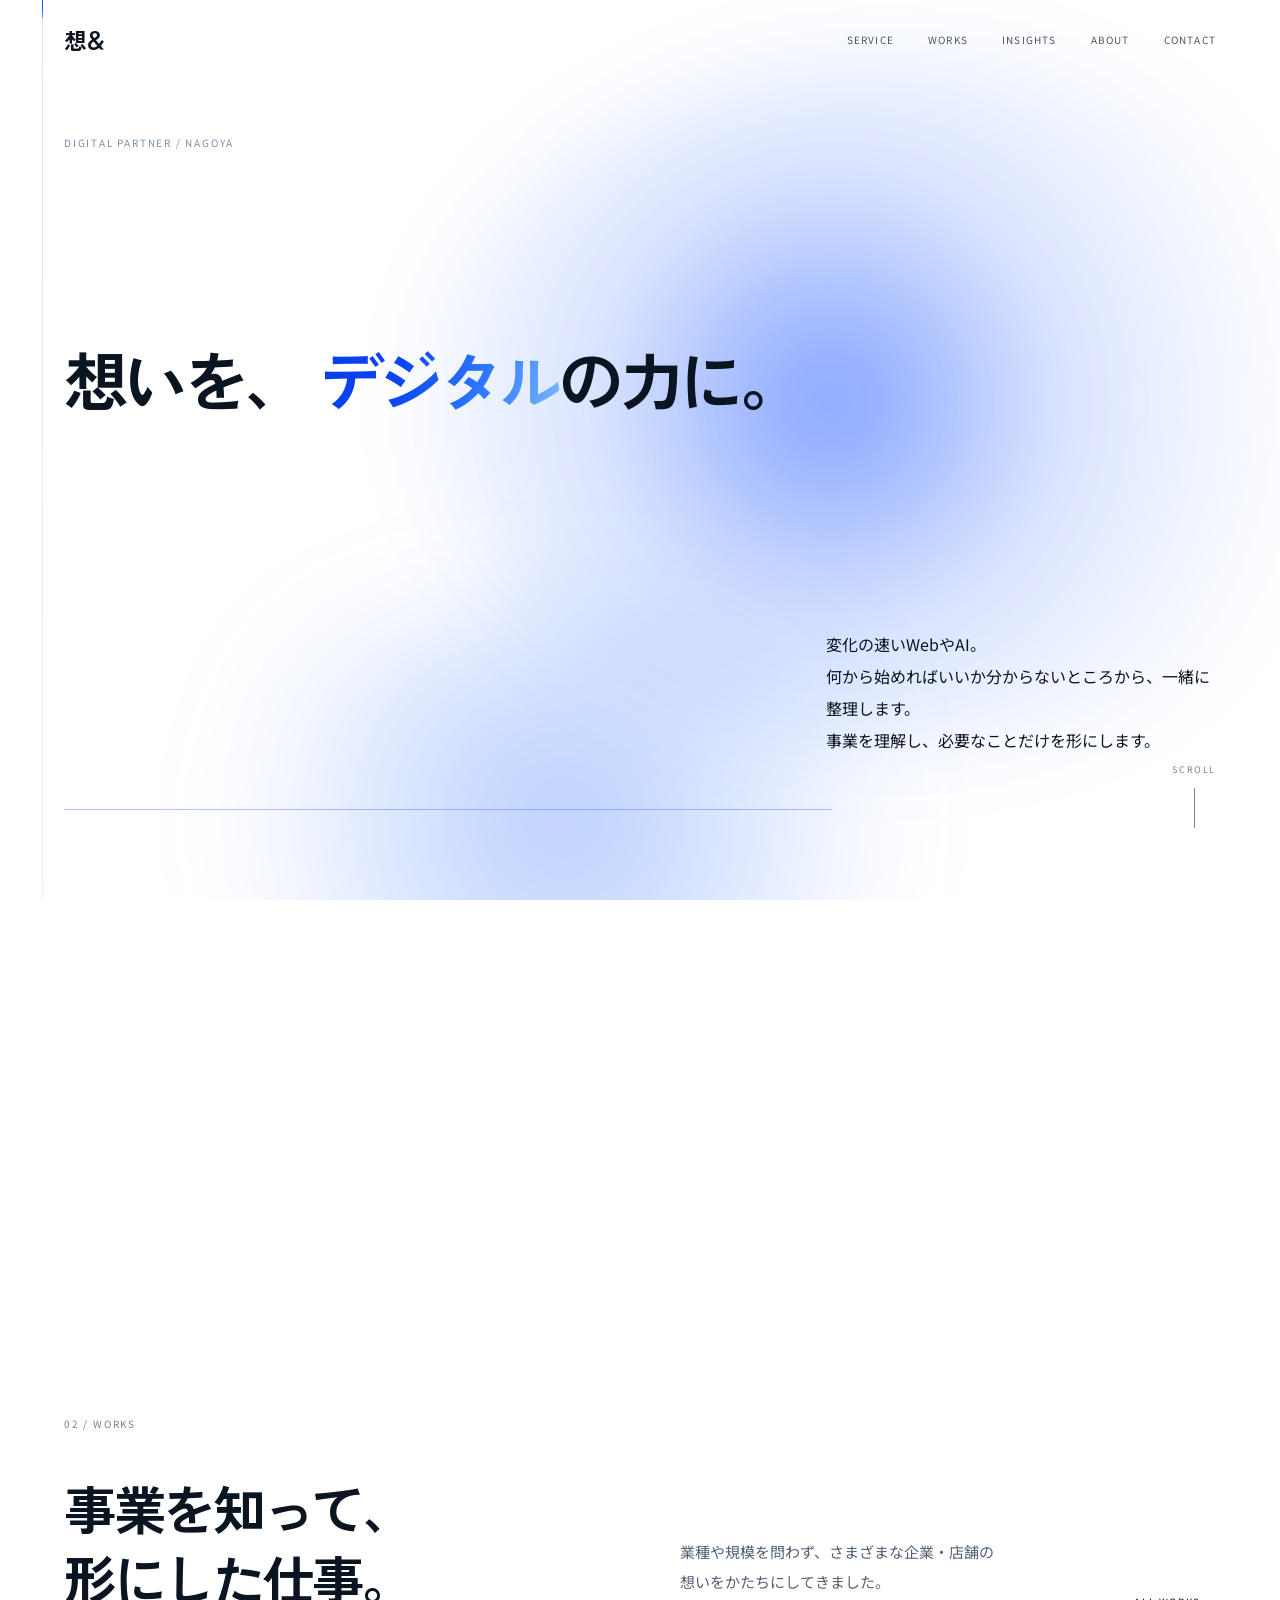
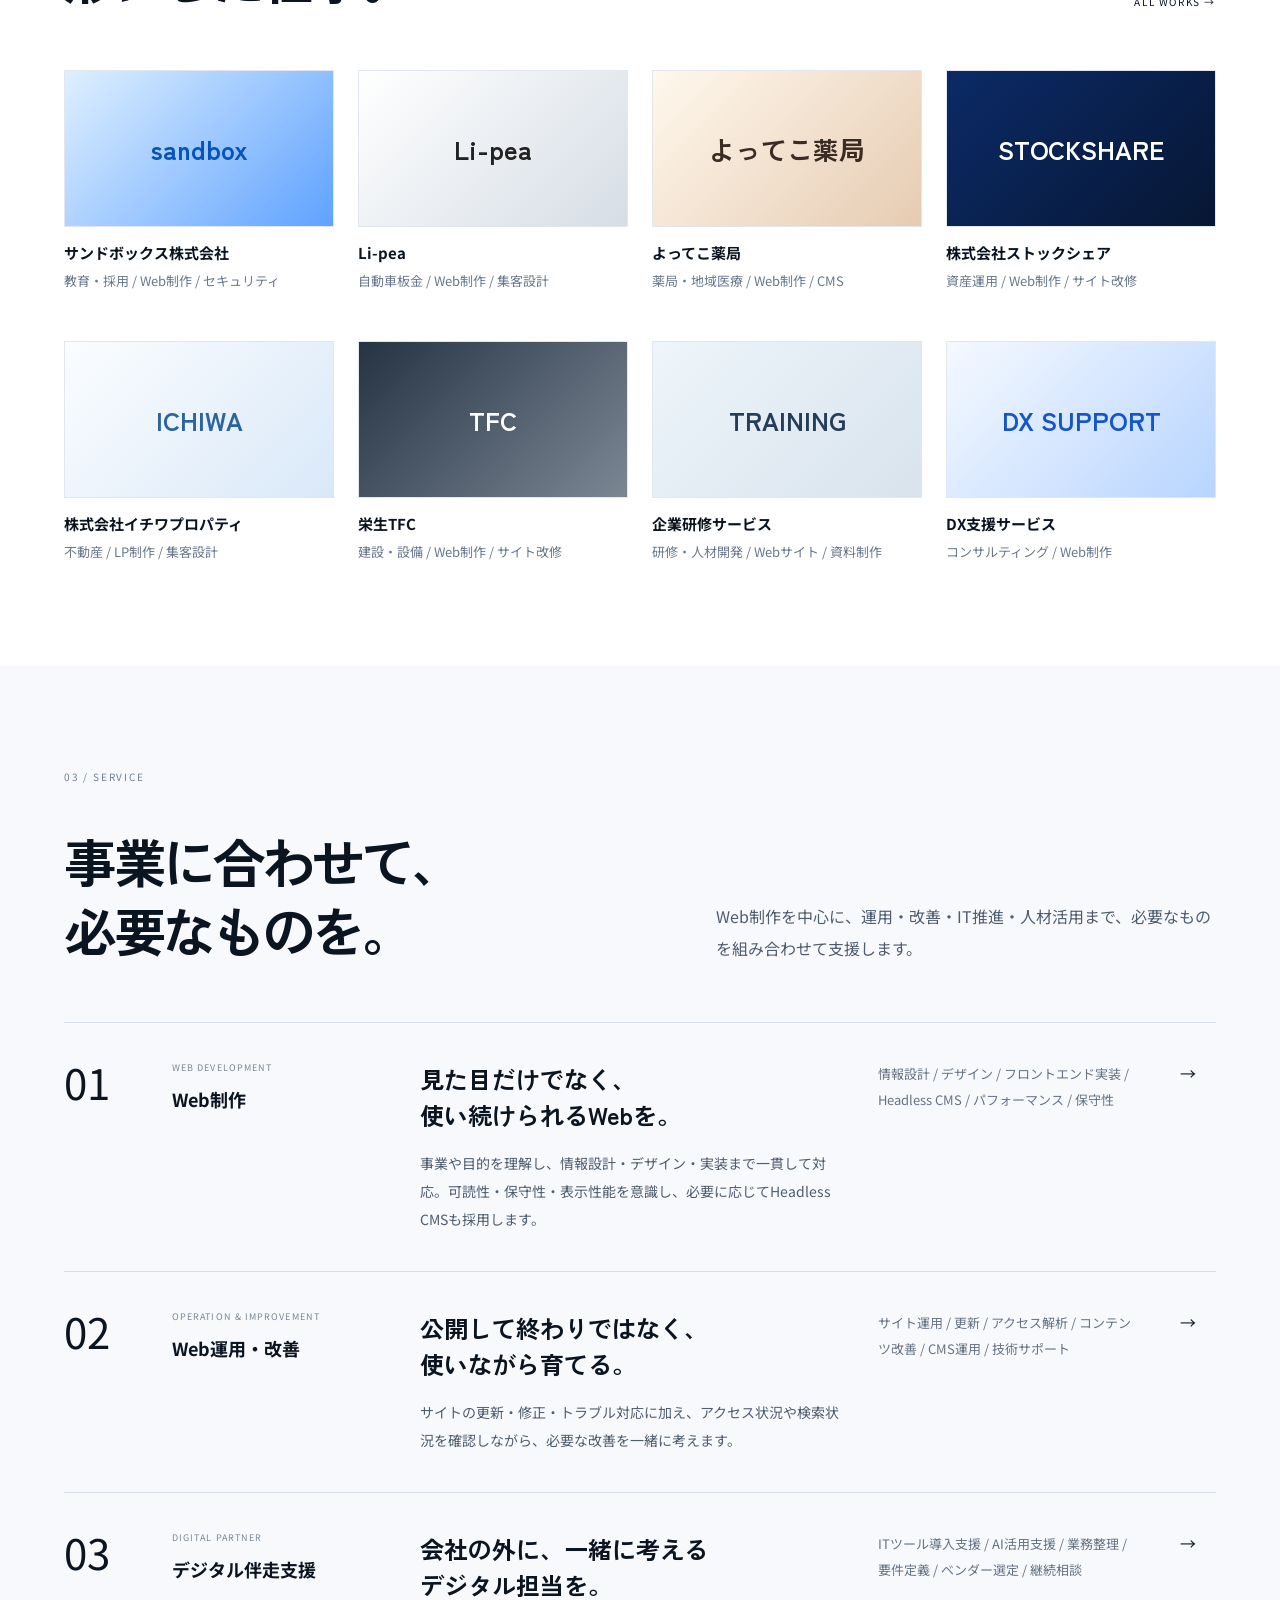
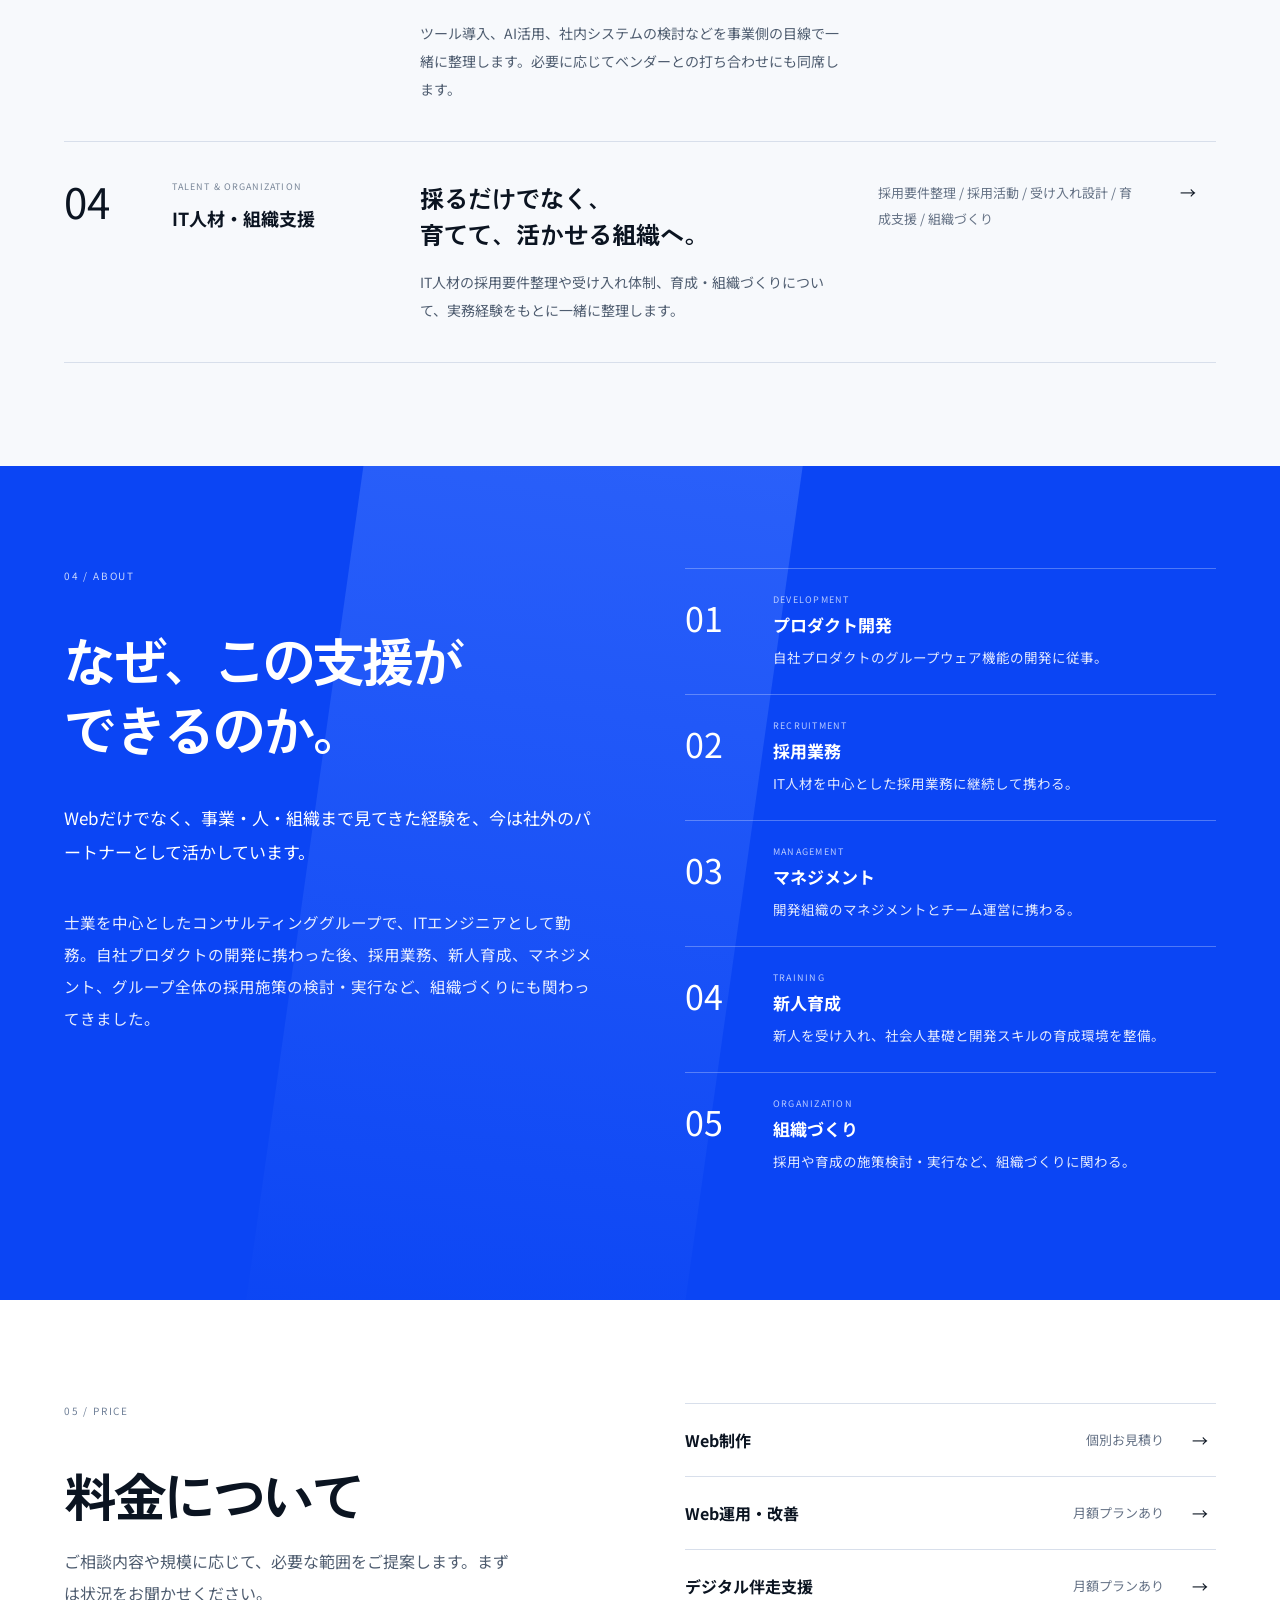
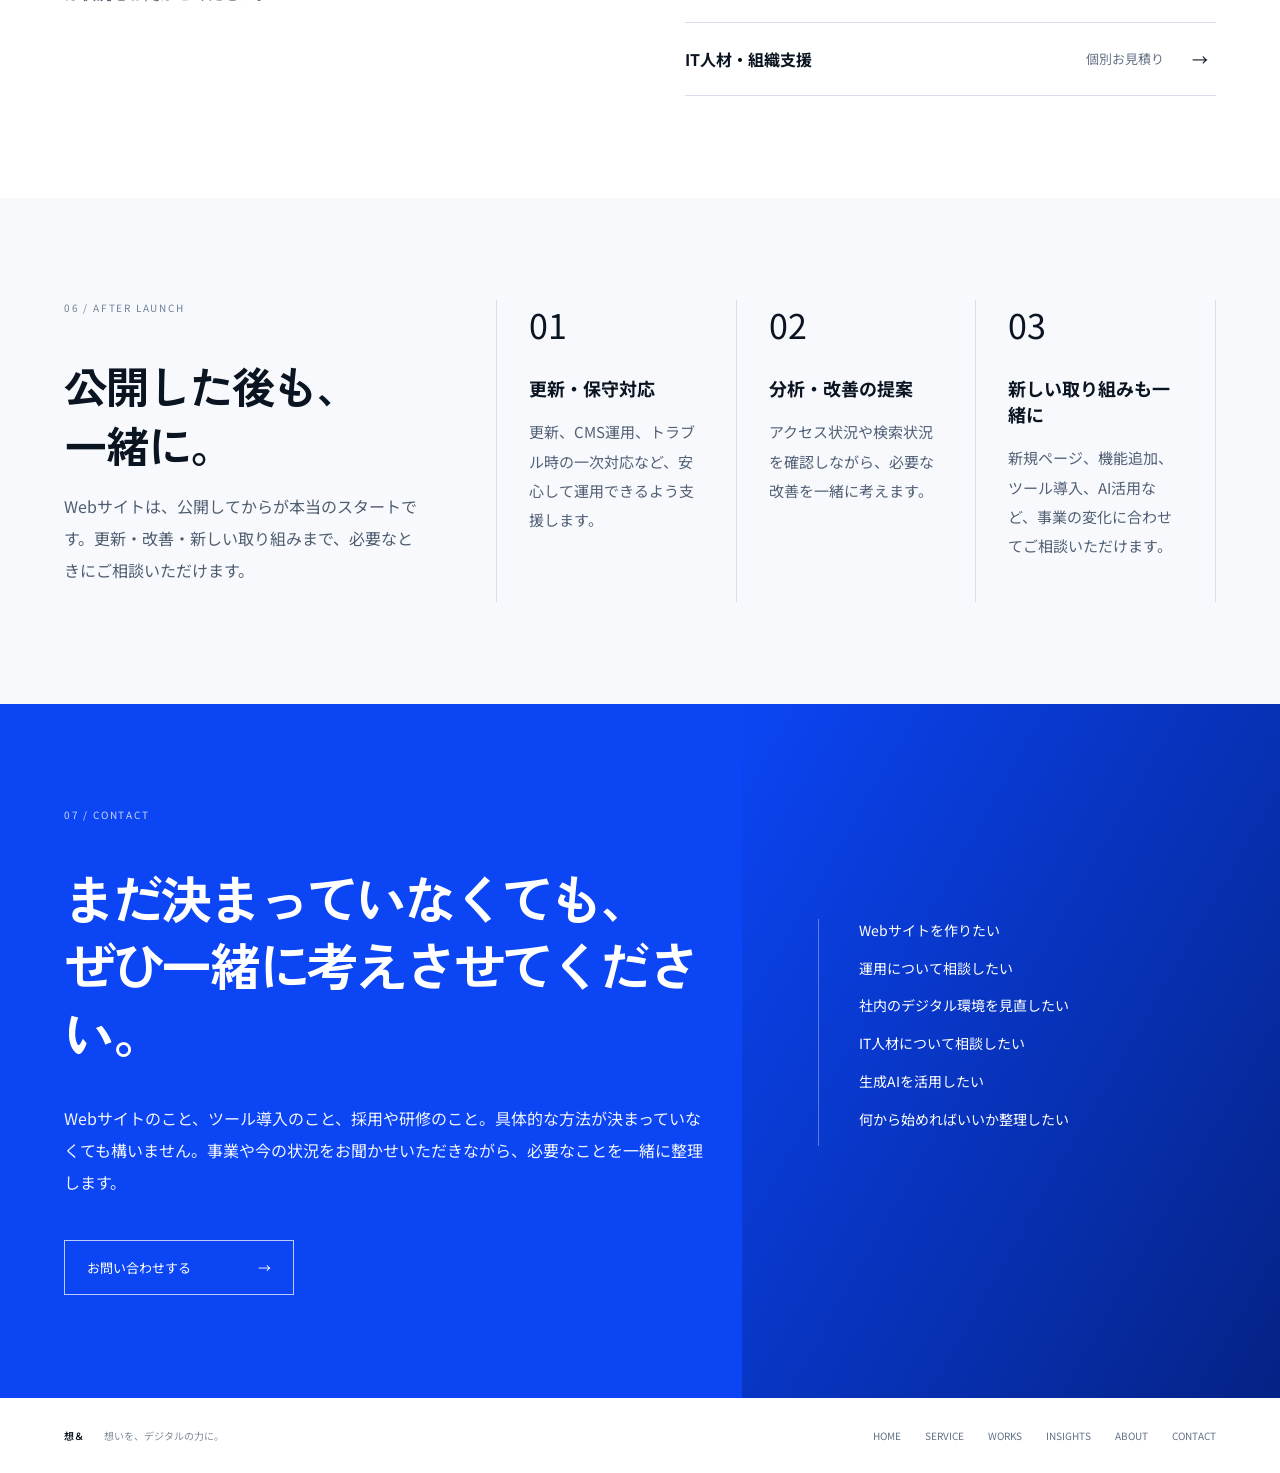
==== index.html @ 20017b2d "Initial commit" ====
<!doctype html>
<html lang="ja">
<head>
  <meta charset="utf-8" />
  <meta name="viewport" content="width=device-width, initial-scale=1, viewport-fit=cover" />
  <meta name="theme-color" content="#ffffff" />
  <meta name="description" content="想＆。事業を理解し、Web制作・運用改善・デジタル伴走・IT人材支援を一緒に考えます。" />
  <title>想＆ | 想いを、デジタルの力に。</title>
  <link rel="preconnect" href="https://fonts.googleapis.com" />
  <link rel="preconnect" href="https://fonts.gstatic.com" crossorigin />
  <link href="https://fonts.googleapis.com/css2?family=Noto+Sans+JP:wght@400;500;600;700&family=Zen+Kaku+Gothic+Antique:wght@500;700&display=swap" rel="stylesheet" />
  <link rel="stylesheet" href="./styles.css" />
  <script src="./main.js" defer></script>
</head>
<body>
  <header class="site-header" aria-label="サイトヘッダー">
    <a class="brand" href="#top" aria-label="想＆ トップへ">想＆</a>
    <nav class="global-nav" aria-label="メインナビゲーション">
      <a href="#service">SERVICE</a>
      <a href="#works">WORKS</a>
      <a href="./insights.html">INSIGHTS</a>
      <a href="#about">ABOUT</a>
      <a href="#contact">CONTACT</a>
    </nav>
    <button class="menu-button" type="button" aria-label="メニューを開く" aria-expanded="false">
      <span></span><span></span>
    </button>
  </header>

  <div class="page-thread" aria-hidden="true">
    <span class="page-thread__base"></span>
    <span class="page-thread__progress"></span>
  </div>

  <main id="top">
    <section class="hero-stage" aria-labelledby="hero-title">
      <div class="hero">
        <div class="hero-mist hero-mist--a" aria-hidden="true"></div>
        <div class="hero-mist hero-mist--b" aria-hidden="true"></div>
        <div class="hero-cobalt" aria-hidden="true">
          <span class="hero-blue-layer hero-blue-layer--air"></span>
          <span class="hero-blue-layer hero-blue-layer--main"></span>
          <span class="hero-blue-layer hero-blue-layer--deep"></span>
        </div>

        <div class="hero-meta">DIGITAL PARTNER / NAGOYA</div>
        <div class="hero-copy-wrap">
          <h1 id="hero-title" class="hero-title">
            <span>想いを、</span>
            <span><em>デジタル</em>の力に。</span>
          </h1>
        </div>
        <p class="hero-lead">
          変化の速いWebやAI。<br />
          何から始めればいいか分からないところから、一緒に整理します。<br />
          事業を理解し、必要なことだけを形にします。
        </p>
        <div class="hero-rule" aria-hidden="true"></div>
        <div class="scroll-mark" aria-hidden="true">SCROLL<span></span></div>

        <div class="hero-philosophy" id="philosophy" aria-labelledby="philosophy-title">
          <div class="hero-philosophy-inner">
            <div>
              <p class="eyebrow">01 / PHILOSOPHY</p>
              <h2 id="philosophy-title" class="display-title display-title--light">
                私たちは、<br />Webサイトを作ることから<br />始めません。
              </h2>
            </div>
            <div class="philosophy-copy">
              <p>まず、事業を知る。<br />話を聞く。<br />課題を整理する。<br />必要なものを考える。</p>
              <p>Web制作も、運用も、AIも。<br />その先にある手段のひとつです。</p>
            </div>
          </div>
        </div>
      </div>
    </section>

    <section class="section section--white works layer-section" id="works" aria-labelledby="works-title">
      <div class="section-inner">
        <div class="section-head section-head--split">
          <div>
            <p class="eyebrow eyebrow--dark">02 / WORKS</p>
            <h2 id="works-title" class="display-title">事業を知って、<br />形にした仕事。</h2>
          </div>
          <div class="section-head-aside">
            <p>業種や規模を問わず、さまざまな企業・店舗の<br class="desktop-only" />想いをかたちにしてきました。</p>
            <a class="text-link" href="./works.html">ALL WORKS <span>→</span></a>
          </div>
        </div>

        <div class="works-grid" aria-label="制作実績一覧">
          <a class="work-item" href="./works-sandbox.html" aria-label="サンドボックス株式会社の制作実績を見る">
            <div class="work-thumb work-thumb--01"><span>sandbox</span></div>
            <div class="work-info"><h3>サンドボックス株式会社</h3><p>教育・採用 / Web制作 / セキュリティ</p></div>
          </a>
          <a class="work-item" href="#" aria-label="Li-peaの制作実績を見る">
            <div class="work-thumb work-thumb--02"><span>Li-pea</span></div>
            <div class="work-info"><h3>Li-pea</h3><p>自動車板金 / Web制作 / 集客設計</p></div>
          </a>
          <a class="work-item" href="#" aria-label="よってこ薬局の制作実績を見る">
            <div class="work-thumb work-thumb--03"><span>よってこ薬局</span></div>
            <div class="work-info"><h3>よってこ薬局</h3><p>薬局・地域医療 / Web制作 / CMS</p></div>
          </a>
          <a class="work-item" href="#" aria-label="株式会社ストックシェアの制作実績を見る">
            <div class="work-thumb work-thumb--04"><span>STOCKSHARE</span></div>
            <div class="work-info"><h3>株式会社ストックシェア</h3><p>資産運用 / Web制作 / サイト改修</p></div>
          </a>
          <a class="work-item" href="#" aria-label="株式会社イチワプロパティの制作実績を見る">
            <div class="work-thumb work-thumb--05"><span>ICHIWA</span></div>
            <div class="work-info"><h3>株式会社イチワプロパティ</h3><p>不動産 / LP制作 / 集客設計</p></div>
          </a>
          <a class="work-item" href="#" aria-label="栄生TFCの制作実績を見る">
            <div class="work-thumb work-thumb--06"><span>TFC</span></div>
            <div class="work-info"><h3>栄生TFC</h3><p>建設・設備 / Web制作 / サイト改修</p></div>
          </a>
          <a class="work-item" href="#" aria-label="企業研修サービスの制作実績を見る">
            <div class="work-thumb work-thumb--07"><span>TRAINING</span></div>
            <div class="work-info"><h3>企業研修サービス</h3><p>研修・人材開発 / Webサイト / 資料制作</p></div>
          </a>
          <a class="work-item" href="#" aria-label="DX支援サービスの制作実績を見る">
            <div class="work-thumb work-thumb--08"><span>DX SUPPORT</span></div>
            <div class="work-info"><h3>DX支援サービス</h3><p>コンサルティング / Web制作</p></div>
          </a>
        </div>
      </div>
    </section>

    <section class="section section--soft service layer-section" id="service" aria-labelledby="service-title">
      <div class="section-inner">
        <div class="section-head section-head--split">
          <div>
            <p class="eyebrow eyebrow--dark">03 / SERVICE</p>
            <h2 id="service-title" class="display-title">事業に合わせて、<br />必要なものを。</h2>
          </div>
          <p class="section-intro">Web制作を中心に、運用・改善・IT推進・人材活用まで、必要なものを組み合わせて支援します。</p>
        </div>

        <div class="service-list">
          <a class="service-row" href="./web-production.html">
            <div class="service-num">01</div>
            <div class="service-name"><span>WEB DEVELOPMENT</span><strong>Web制作</strong></div>
            <div class="service-main"><h3>見た目だけでなく、<br />使い続けられるWebを。</h3><p>事業や目的を理解し、情報設計・デザイン・実装まで一貫して対応。可読性・保守性・表示性能を意識し、必要に応じてHeadless CMSも採用します。</p></div>
            <div class="service-tags">情報設計 / デザイン / フロントエンド実装 / Headless CMS / パフォーマンス / 保守性</div>
            <span class="service-arrow">→</span>
          </a>
          <a class="service-row" href="./web-operation.html">
            <div class="service-num">02</div>
            <div class="service-name"><span>OPERATION &amp; IMPROVEMENT</span><strong>Web運用・改善</strong></div>
            <div class="service-main"><h3>公開して終わりではなく、<br />使いながら育てる。</h3><p>サイトの更新・修正・トラブル対応に加え、アクセス状況や検索状況を確認しながら、必要な改善を一緒に考えます。</p></div>
            <div class="service-tags">サイト運用 / 更新 / アクセス解析 / コンテンツ改善 / CMS運用 / 技術サポート</div>
            <span class="service-arrow">→</span>
          </a>
          <a class="service-row" href="#contact">
            <div class="service-num">03</div>
            <div class="service-name"><span>DIGITAL PARTNER</span><strong>デジタル伴走支援</strong></div>
            <div class="service-main"><h3>会社の外に、一緒に考える<br />デジタル担当を。</h3><p>ツール導入、AI活用、社内システムの検討などを事業側の目線で一緒に整理します。必要に応じてベンダーとの打ち合わせにも同席します。</p></div>
            <div class="service-tags">ITツール導入支援 / AI活用支援 / 業務整理 / 要件定義 / ベンダー選定 / 継続相談</div>
            <span class="service-arrow">→</span>
          </a>
          <a class="service-row" href="./contact.html">
            <div class="service-num">04</div>
            <div class="service-name"><span>TALENT &amp; ORGANIZATION</span><strong>IT人材・組織支援</strong></div>
            <div class="service-main"><h3>採るだけでなく、<br />育てて、活かせる組織へ。</h3><p>IT人材の採用要件整理や受け入れ体制、育成・組織づくりについて、実務経験をもとに一緒に整理します。</p></div>
            <div class="service-tags">採用要件整理 / 採用活動 / 受け入れ設計 / 育成支援 / 組織づくり</div>
            <span class="service-arrow">→</span>
          </a>
        </div>
      </div>
    </section>

    <section class="section section--cobalt about layer-section" id="about" aria-labelledby="about-title">
      <div class="about-accent" aria-hidden="true"></div>
      <div class="section-inner about-grid">
        <div class="about-copy">
          <p class="eyebrow">04 / ABOUT</p>
          <h2 id="about-title" class="display-title display-title--light">なぜ、この支援が<br />できるのか。</h2>
          <p class="about-lead">Webだけでなく、事業・人・組織まで見てきた経験を、今は社外のパートナーとして活かしています。</p>
          <p>士業を中心としたコンサルティンググループで、ITエンジニアとして勤務。自社プロダクトの開発に携わった後、採用業務、新人育成、マネジメント、グループ全体の採用施策の検討・実行など、組織づくりにも関わってきました。</p>
        </div>
        <ol class="experience-list">
          <li><span>01</span><div><small>DEVELOPMENT</small><strong>プロダクト開発</strong><p>自社プロダクトのグループウェア機能の開発に従事。</p></div></li>
          <li><span>02</span><div><small>RECRUITMENT</small><strong>採用業務</strong><p>IT人材を中心とした採用業務に継続して携わる。</p></div></li>
          <li><span>03</span><div><small>MANAGEMENT</small><strong>マネジメント</strong><p>開発組織のマネジメントとチーム運営に携わる。</p></div></li>
          <li><span>04</span><div><small>TRAINING</small><strong>新人育成</strong><p>新人を受け入れ、社会人基礎と開発スキルの育成環境を整備。</p></div></li>
          <li><span>05</span><div><small>ORGANIZATION</small><strong>組織づくり</strong><p>採用や育成の施策検討・実行など、組織づくりに関わる。</p></div></li>
        </ol>
      </div>
    </section>

    <section class="section section--white price layer-section" id="price" aria-labelledby="price-title">
      <div class="section-inner compact-grid">
        <div>
          <p class="eyebrow eyebrow--dark">05 / PRICE</p>
          <h2 id="price-title" class="display-title">料金について</h2>
          <p class="body-copy">ご相談内容や規模に応じて、必要な範囲をご提案します。まずは状況をお聞かせください。</p>
        </div>
        <div class="price-list">
          <a href="./web-production.html"><strong>Web制作</strong><span>個別お見積り</span><i>→</i></a>
          <a href="./web-operation.html"><strong>Web運用・改善</strong><span>月額プランあり</span><i>→</i></a>
          <a href="./contact.html"><strong>デジタル伴走支援</strong><span>月額プランあり</span><i>→</i></a>
          <a href="./contact.html"><strong>IT人材・組織支援</strong><span>個別お見積り</span><i>→</i></a>
        </div>
      </div>
    </section>

    <section class="section section--soft after-launch layer-section" id="after-launch" aria-labelledby="after-title">
      <div class="section-inner after-grid">
        <div class="after-intro">
          <p class="eyebrow eyebrow--dark">06 / AFTER LAUNCH</p>
          <h2 id="after-title" class="display-title">公開した後も、<br />一緒に。</h2>
          <p class="body-copy">Webサイトは、公開してからが本当のスタートです。更新・改善・新しい取り組みまで、必要なときにご相談いただけます。</p>
        </div>
        <div class="after-items">
          <article><span>01</span><h3>更新・保守対応</h3><p>更新、CMS運用、トラブル時の一次対応など、安心して運用できるよう支援します。</p></article>
          <article><span>02</span><h3>分析・改善の提案</h3><p>アクセス状況や検索状況を確認しながら、必要な改善を一緒に考えます。</p></article>
          <article><span>03</span><h3>新しい取り組みも一緒に</h3><p>新規ページ、機能追加、ツール導入、AI活用など、事業の変化に合わせてご相談いただけます。</p></article>
        </div>
      </div>
    </section>

    <section class="section section--contact contact layer-section" id="contact" aria-labelledby="contact-title">
      <div class="contact-deep" aria-hidden="true"></div>
      <div class="section-inner contact-grid">
        <div>
          <p class="eyebrow">07 / CONTACT</p>
          <h2 id="contact-title" class="contact-title">まだ決まっていなくても、<br />ぜひ一緒に<br class="mobile-only" />考えさせてください。</h2>
          <p class="contact-copy">Webサイトのこと、ツール導入のこと、採用や研修のこと。具体的な方法が決まっていなくても構いません。事業や今の状況をお聞かせいただきながら、必要なことを一緒に整理します。</p>
          <a class="contact-button" href="./contact.html">お問い合わせする <span>→</span></a>
        </div>
        <div class="contact-topics">
          <p>Webサイトを作りたい</p><p>運用について相談したい</p><p>社内のデジタル環境を見直したい</p><p>IT人材について相談したい</p><p>生成AIを活用したい</p><p>何から始めればいいか整理したい</p>
        </div>
      </div>
    </section>
  </main>

  <footer class="site-footer">
    <div class="footer-brand">想＆ <span>想いを、デジタルの力に。</span></div>
    <nav aria-label="フッターナビゲーション"><a href="#top">HOME</a><a href="#service">SERVICE</a><a href="#works">WORKS</a><a href="./insights.html">INSIGHTS</a><a href="#about">ABOUT</a><a href="#contact">CONTACT</a></nav>
  </footer>
</body>
</html>
---- styles.css ----
:root {
  --cobalt: #0b45f4;
  --cobalt-deep: #0826a7;
  --ink: #0b1421;
  --muted: #66758b;
  --line: #d8dfeb;
  --soft: #f7f9fc;
  --white: #fff;
  --page-x: clamp(24px, 5vw, 76px);
  --max: 1440px;
  --hero-progress: 0;
  --hero-layer-air-x: 150vw;
  --hero-layer-main-x: 164vw;
  --hero-layer-deep-x: 178vw;
  --hero-layer-air-opacity: 0;
  --hero-layer-main-opacity: 0;
  --hero-layer-deep-opacity: 0;
  --hero-content-opacity: 1;
  --hero-mist-a-opacity: .72;
  --hero-mist-a-x: 0vw;
  --hero-mist-a-y: 0vh;
  --hero-mist-a-scale: 1;
  --hero-mist-b-scale: 1;
  --philosophy-opacity: 0;
  --philosophy-y: 0px;
  --page-progress: 0;
}

* { box-sizing: border-box; }
html { scroll-behavior: smooth; background: var(--white); }
body { margin: 0; color: var(--ink); background: var(--white); font-family: "Noto Sans JP", "Hiragino Kaku Gothic ProN", "Yu Gothic", sans-serif; -webkit-font-smoothing: antialiased; }
a { color: inherit; text-decoration: none; }
button { font: inherit; }

.site-header {
  position: fixed; inset: 0 0 auto; z-index: 60; height: 78px;
  display: flex; align-items: center; gap: 42px; padding: 0 var(--page-x);
  pointer-events: none; mix-blend-mode: normal;
}
.site-header > * { pointer-events: auto; }
.site-header { color: var(--ink); transition: color .18s linear; }
body.hero-is-cobalt .site-header { color: #fff; }
body.hero-is-cobalt .menu-button span { background: #fff; }
.brand { font-family: "Zen Kaku Gothic Antique", sans-serif; font-size: 22px; font-weight: 700; letter-spacing: -.05em; }
.global-nav { margin-left: auto; display: flex; gap: 34px; font-size: 10px; letter-spacing: .12em; }
.global-nav a { opacity: .72; transition: opacity .2s ease; }
.global-nav a:hover { opacity: 1; }
.menu-button { display: none; border: 0; background: transparent; width: 36px; height: 36px; padding: 8px; }
.menu-button span { display: block; height: 1px; background: var(--ink); margin: 5px 0; }

/*
 * A single continuous thread inherited from the original site.
 * It stays visually quiet and grows with the page scroll instead of
 * competing with the content.
 */
.page-thread {
  position: fixed;
  z-index: 45;
  top: 0;
  bottom: 0;
  left: max(7px, calc(var(--page-x) - 22px));
  width: 1px;
  pointer-events: none;
}
.page-thread__base,
.page-thread__progress {
  position: absolute;
  top: 0;
  left: 0;
  width: 1px;
}
.page-thread__base {
  bottom: 0;
  background: linear-gradient(180deg, rgba(31,87,244,.16), rgba(31,87,244,.08));
}
.page-thread__progress {
  height: calc(var(--page-progress) * 100%);
  min-height: 18px;
  background: linear-gradient(180deg, #0b45f4 0%, #2871ff 68%, #7ab4ff 100%);
  box-shadow: 0 0 12px rgba(35,101,255,.12);
  will-change: height;
}

.hero-stage { height: 146svh; position: relative; background: var(--white); }
.hero { position: sticky; top: 0; height: 100svh; min-height: 680px; overflow: hidden; background: #fff; isolation: isolate; }

.hero-cobalt {
  position: absolute;
  inset: 0;
  z-index: 3;
  overflow: hidden;
  pointer-events: none;
}
.hero-blue-layer {
  position: absolute;
  top: -22vh;
  bottom: -22vh;
  left: -68vw;
  width: 202vw;
  transform-origin: center;
  transform: translate3d(var(--layer-x), 0, 0) skewX(-7deg);
  will-change: transform, opacity;
  -webkit-mask-image: linear-gradient(90deg, transparent 0%, rgba(0,0,0,.08) 5%, rgba(0,0,0,.42) 12%, #000 24%, #000 100%);
  mask-image: linear-gradient(90deg, transparent 0%, rgba(0,0,0,.08) 5%, rgba(0,0,0,.42) 12%, #000 24%, #000 100%);
}
.hero-blue-layer--air {
  --layer-x: var(--hero-layer-air-x);
  z-index: 1;
  opacity: var(--hero-layer-air-opacity);
  background: linear-gradient(112deg, rgba(121,184,255,.42) 0%, rgba(62,127,255,.70) 36%, rgba(31,91,247,.88) 72%, rgba(11,69,244,.96) 100%);
  filter: blur(16px);
}
.hero-blue-layer--main {
  --layer-x: var(--hero-layer-main-x);
  z-index: 2;
  opacity: var(--hero-layer-main-opacity);
  background: linear-gradient(118deg, #2e78ff 0%, #185df8 28%, #0b45f4 62%, #0a3bd8 100%);
}
.hero-blue-layer--deep {
  --layer-x: var(--hero-layer-deep-x);
  z-index: 3;
  opacity: var(--hero-layer-deep-opacity);
  background:
    linear-gradient(118deg, rgba(14,67,229,.16) 0%, rgba(8,47,174,.40) 50%, rgba(4,29,126,.70) 100%),
    linear-gradient(132deg, transparent 0 54%, rgba(3,29,135,.24) 54% 100%);
  -webkit-mask-image: linear-gradient(90deg, transparent 0%, rgba(0,0,0,.04) 8%, rgba(0,0,0,.34) 17%, #000 32%, #000 100%);
  mask-image: linear-gradient(90deg, transparent 0%, rgba(0,0,0,.04) 8%, rgba(0,0,0,.34) 17%, #000 32%, #000 100%);
}

.hero-mist { position: absolute; border-radius: 50%; z-index: -3; will-change: transform, opacity; pointer-events: none; }
.hero-mist--a {
  width: min(76vw, 1100px); aspect-ratio: 1.4; right: -9vw; top: 6vh;
  background: radial-gradient(circle at 42% 50%, rgba(18,77,255,.74), rgba(106,148,255,.34) 35%, rgba(255,255,255,0) 72%);
  filter: blur(42px);
  transform: translate3d(var(--hero-mist-a-x), var(--hero-mist-a-y), 0) scale(var(--hero-mist-a-scale));
  opacity: var(--hero-mist-a-opacity);
}
.hero-mist--b {
  width: min(68vw, 960px); aspect-ratio: 2; left: 10vw; bottom: -15vh;
  background: radial-gradient(circle at 50% 50%, rgba(42,108,255,.34), rgba(255,255,255,0) 70%);
  filter: blur(52px);
  transform: scale(var(--hero-mist-b-scale));
}
.hero-meta, .hero-copy-wrap, .hero-lead, .hero-rule, .scroll-mark { transition: color .2s linear; }
.hero-meta { position: absolute; top: 15vh; left: var(--page-x); font-size: 10px; letter-spacing: .18em; color: #7890ad; opacity: var(--hero-content-opacity); }
.hero-copy-wrap { position: absolute; left: var(--page-x); top: 42%; transform: translateY(-50%); opacity: var(--hero-content-opacity); }
.hero-title { margin: 0; font-family: "Zen Kaku Gothic Antique", sans-serif; font-size: clamp(54px, 5vw, 78px); line-height: 1.16; letter-spacing: -.06em; font-weight: 700; }
.hero-title span { display: inline; }
.hero-title em {
  display: inline-block;
  font-style: normal;
  color: var(--cobalt);
  background: linear-gradient(105deg, #073fe8 0%, #0b45f4 34%, #2d78ff 68%, #79b8ff 100%);
  -webkit-background-clip: text;
  background-clip: text;
  -webkit-text-fill-color: transparent;
}
.hero-lead { position: absolute; right: var(--page-x); bottom: 16vh; width: min(390px, 31vw); margin: 0; font-size: 16px; line-height: 2; opacity: var(--hero-content-opacity); }
.hero-rule { position: absolute; left: var(--page-x); right: 35vw; bottom: 10vh; height: 1px; background: rgba(31,87,244,.35); opacity: var(--hero-content-opacity); }
.scroll-mark { position: absolute; right: var(--page-x); bottom: 8vh; display: grid; justify-items: center; gap: 12px; font-size: 9px; letter-spacing: .18em; color: #73849c; opacity: var(--hero-content-opacity); }
.scroll-mark span { width: 1px; height: 40px; background: currentColor; }

.hero-philosophy {
  position: absolute; inset: 0; z-index: 4; color: #fff;
  opacity: var(--philosophy-opacity);
  transform: none;
  pointer-events: none;
  will-change: transform, opacity;
}
.hero-philosophy-inner {
  max-width: var(--max); height: 100%; margin: 0 auto; padding: 0 var(--page-x);
  display: grid; grid-template-columns: 1fr 1fr; gap: clamp(52px, 7vw, 120px); align-items: center;
}
.hero-philosophy .display-title { font-size: clamp(38px, 3.7vw, 56px); line-height: 1.34; }
.hero-philosophy .philosophy-copy { justify-self: end; }

.section { position: relative; z-index: 2; overflow: hidden; }
.layer-section { transform: translateY(0); }
.section-inner { max-width: var(--max); margin: 0 auto; padding: clamp(76px, 8vw, 128px) var(--page-x); }
.section-inner--split, .compact-grid, .about-grid, .contact-grid { display: grid; grid-template-columns: 1fr 1fr; gap: clamp(52px, 7vw, 120px); }
.section--cobalt { background: var(--cobalt); color: #fff; }
.section--white { background: #fff; }
.section--soft { background: var(--soft); }
.section--contact { background: var(--cobalt); color: #fff; }

.eyebrow { margin: 0 0 42px; font-size: 10px; letter-spacing: .18em; color: rgba(255,255,255,.78); }
.eyebrow--dark { color: #708098; }
.display-title { margin: 0; font-family: "Zen Kaku Gothic Antique", sans-serif; font-size: clamp(40px, 4.1vw, 62px); line-height: 1.32; letter-spacing: -.045em; }
.display-title--light { color: #fff; }
.philosophy .display-title { font-size: clamp(38px, 3.7vw, 56px); line-height: 1.34; }
.after-intro .display-title { font-size: clamp(36px, 3.4vw, 52px); line-height: 1.34; }
.philosophy .section-inner { min-height: 660px; align-items: center; }
.philosophy-copy { align-self: center; max-width: 450px; justify-self: end; font-size: 18px; line-height: 2; }
.philosophy-copy p + p { margin-top: 34px; }

.section-head { margin-bottom: 58px; }
.section-head--split { display: grid; grid-template-columns: 1fr 1fr; gap: 80px; align-items: end; }
.section-head-aside { display: flex; align-items: end; justify-content: space-between; gap: 24px; font-size: 15px; line-height: 2; color: #536176; }
.text-link { white-space: nowrap; font-size: 10px; letter-spacing: .16em; color: var(--ink); }
.text-link span, .service-arrow { display: inline-block; transition: transform .18s ease; }
.text-link:hover span, .service-row:hover .service-arrow { transform: translateX(5px); }

.works-grid { display: grid; grid-template-columns: repeat(4, minmax(0,1fr)); gap: 48px 24px; }
.work-item { display: block; min-width: 0; }
.work-thumb { aspect-ratio: 1.72; display: grid; place-items: center; overflow: hidden; border: 1px solid #e1e6ef; font-family: "Zen Kaku Gothic Antique", sans-serif; font-size: clamp(21px, 2vw, 32px); font-weight: 700; transition: transform .2s ease; }
.work-item:hover .work-thumb { transform: scale(1.015); }
.work-thumb--01 { background: linear-gradient(135deg,#dff0ff,#5fa2ff); color:#0753bd; }
.work-thumb--02 { background: linear-gradient(135deg,#fff,#d6dde5); color:#222; }
.work-thumb--03 { background: linear-gradient(135deg,#fff8ed,#e6cbb2); color:#3a2c24; }
.work-thumb--04 { background: linear-gradient(135deg,#0b2a66,#071734); color:#fff; }
.work-thumb--05 { background: linear-gradient(135deg,#fbfdff,#d9e8f8); color:#2b659e; }
.work-thumb--06 { background: linear-gradient(135deg,#253343,#7c8794); color:#fff; }
.work-thumb--07 { background: linear-gradient(135deg,#eef5fb,#d8e3ec); color:#253d59; }
.work-thumb--08 { background: linear-gradient(135deg,#f5f9ff,#b8d4ff); color:#1455c7; }
.work-info h3 { margin: 14px 0 6px; font-size: 15px; line-height: 1.55; }
.work-info p { margin: 0; color: #69788d; font-size: 13px; line-height: 1.75; }

.section-intro { max-width: 500px; justify-self: end; align-self: end; margin: 0; font-size: 16px; line-height: 2; color: #4f5d70; }
.service-list { border-top: 1px solid var(--line); }
.service-row { position: relative; isolation: isolate; display: grid; grid-template-columns: 80px 220px minmax(360px,1fr) 260px 30px; gap: 28px; align-items: start; padding: 38px 20px 38px 0; border-bottom: 1px solid var(--line); }
.service-row::before { content: ""; position: absolute; z-index: -1; inset: 7px -10px; background: rgba(11,69,244,.045); opacity: 0; transform: scale(.985); transform-origin: center; transition: opacity .18s ease, transform .2s ease; pointer-events: none; }
.service-row:hover::before { opacity: 1; transform: scale(1); }
.service-num { font-size: 42px; line-height: 1; font-weight: 400; }
.service-name span { display: block; margin-bottom: 12px; color: #7a8799; font-size: 9px; letter-spacing: .12em; }
.service-name strong { font-size: 18px; }
.service-main h3 { margin: 0 0 16px; font-family: "Zen Kaku Gothic Antique", sans-serif; font-size: 24px; line-height: 1.5; }
.service-main p { margin: 0; font-size: 14px; line-height: 2; color: #4f5d70; }
.service-tags { margin: 0; font-size: 13px; line-height: 2; color: #667386; }
.service-arrow { justify-self: end; }

.about { isolation: isolate; }
.about-accent { position: absolute; inset: -10% auto -10% 24%; width: 34%; z-index: -1; transform: rotate(8deg); background: linear-gradient(180deg, rgba(70,120,255,.55), rgba(8,38,167,0)); }
.about-copy { max-width: 620px; }
.about-lead { margin: 38px 0; font-size: 17px; line-height: 2; }
.about-copy > p:last-child { font-size: 15.5px; line-height: 2.05; color: rgba(255,255,255,.9); }
.experience-list { list-style: none; margin: 0; padding: 0; }
.experience-list li { display: grid; grid-template-columns: 64px 1fr; gap: 24px; padding: 24px 0; border-top: 1px solid rgba(255,255,255,.28); }
.experience-list li > span { font-size: 34px; font-weight: 400; }
.experience-list small { display: block; margin-bottom: 6px; color: #b9cbff; font-size: 9px; letter-spacing: .14em; }
.experience-list strong { display: block; margin-bottom: 8px; font-size: 17px; }
.experience-list p { margin: 0; font-size: 13.5px; line-height: 1.85; color: rgba(255,255,255,.88); }

.compact-grid { align-items: start; }
.body-copy { max-width: 450px; color: #4f5d70; font-size: 16px; line-height: 2; }
.price-list { border-top: 1px solid var(--line); }
.price-list a { display: grid; grid-template-columns: 1fr auto 24px; gap: 28px; align-items: center; padding: 24px 0; border-bottom: 1px solid var(--line); }
.price-list strong { font-size: 16px; }
.price-list span { color: #657286; font-size: 13px; }
.price-list i { font-style: normal; }

.after-grid { display: grid; grid-template-columns: 360px 1fr; gap: 72px; }
.after-items { display: grid; grid-template-columns: repeat(3,1fr); border-left: 1px solid var(--line); }
.after-items article { padding: 0 32px; border-right: 1px solid var(--line); }
.after-items span { font-size: 34px; }
.after-items h3 { margin: 26px 0 16px; font-size: 18px; }
.after-items p { margin: 0; color: #536176; font-size: 15px; line-height: 1.95; }

.contact { isolation: isolate; }
.contact-deep { position: absolute; inset: 0 0 0 58%; z-index: -1; background: linear-gradient(120deg, rgba(8,38,167,0), rgba(2,20,90,.72)); }
.contact-grid { align-items: start; grid-template-columns: 1.25fr .75fr; }
.contact-title { max-width: 820px; margin: 0 0 36px; font-family: "Zen Kaku Gothic Antique", sans-serif; font-size: clamp(40px, 4vw, 58px); line-height: 1.32; letter-spacing: -.045em; }
.mobile-only { display: none; }
.contact-copy { max-width: 650px; margin: 0; font-size: 16px; line-height: 2; color: rgba(255,255,255,.94); }
.contact-button { display: inline-flex; align-items: center; justify-content: space-between; min-width: 230px; margin-top: 42px; padding: 17px 22px; border: 1px solid rgba(255,255,255,.72); font-size: 13px; transition: background .18s ease, color .18s ease; }
.contact-button:hover { background: #fff; color: var(--cobalt-deep); }
.contact-topics { margin-top: 112px; padding-left: 40px; border-left: 1px solid rgba(255,255,255,.34); }
.contact-topics p { margin: 0 0 14px; font-size: 14px; line-height: 1.7; }

.site-footer { max-width: var(--max); margin: 0 auto; padding: 30px var(--page-x); display: flex; align-items: center; gap: 30px; font-size: 10px; }
.footer-brand { font-weight: 600; }
.footer-brand span { margin-left: 18px; color: #7e8999; font-weight: 400; }
.site-footer nav { margin-left: auto; display: flex; gap: 24px; color: #627087; }

@media (max-width: 980px) {
  .page-thread { left: 7px; opacity: .72; }
  .global-nav { display: none; }
  .menu-button { display: block; margin-left: auto; }
  .site-header { height: 64px; }
  .hero-stage { height: 140svh; }
  .hero { min-height: 640px; }
  .hero-meta { display: none; }
  .hero-copy-wrap { top: 31%; left: 24px; }
  .hero-title { font-size: clamp(40px, 11vw, 48px); line-height: 1.18; }
  .hero-title span { display: block; }
  .hero-lead { left: 24px; right: 24px; bottom: 18vh; width: auto; font-size: 14.5px; line-height: 1.95; }
  .hero-rule { display: none; }
  .hero-mist--a { width: 140vw; right: -68vw; top: 4vh; filter: blur(36px); }
  .hero-mist--b { width: 120vw; left: -20vw; bottom: -6vh; filter: blur(44px); }
  .scroll-mark { right: 28px; bottom: 5vh; }
  .hero-philosophy-inner {
    padding: 76px 24px 44px;
    grid-template-columns: 1fr;
    gap: 26px;
    align-content: center;
  }
  .hero-philosophy .display-title { font-size: 29px; line-height: 1.42; letter-spacing: -.04em; }
  .hero-philosophy .eyebrow { margin-bottom: 22px; }
  .hero-philosophy .philosophy-copy { justify-self: start; max-width: none; font-size: 15px; line-height: 1.9; }
  .hero-philosophy .philosophy-copy p + p { margin-top: 20px; }

  .section-inner { padding: 72px 24px; }
  .section-inner--split, .compact-grid, .about-grid, .contact-grid, .section-head--split, .after-grid { grid-template-columns: 1fr; gap: 42px; }
  .display-title { font-size: 32px; line-height: 1.4; }
  .philosophy .display-title { font-size: 30px; line-height: 1.42; letter-spacing: -.04em; }
  .after-intro .display-title { font-size: 30px; line-height: 1.42; }
  .eyebrow { margin-bottom: 28px; }
  .philosophy .section-inner { min-height: 0; }
  .philosophy-copy { justify-self: start; max-width: none; font-size: 15.5px; line-height: 2; }

  .section-head { margin-bottom: 38px; }
  .section-head-aside { display: block; }
  .section-head-aside .text-link { display: inline-block; margin-top: 18px; }
  .desktop-only { display: none; }

  .works-grid { grid-template-columns: 1fr; gap: 34px; }
  .work-thumb { aspect-ratio: 1.95; font-size: 24px; }

  .section-intro { justify-self: start; }
  .service-row { grid-template-columns: 48px 1fr 24px; gap: 10px; padding: 28px 0; }

  .service-num { grid-column: 1; grid-row: 1 / span 2; font-size: 28px; }
  .service-name { grid-column: 2; }
  .service-main { grid-column: 2; }
  .service-main h3 { margin: 8px 0 10px; font-size: 17px; line-height: 1.55; }
  .service-main p, .service-tags { display: none; }
  .service-arrow { grid-column: 3; grid-row: 1 / span 2; align-self: center; }

  .about-accent { inset: -5% -30% -5% 40%; width: 70%; }
  .about-lead { font-size: 15.5px; }
  .about-copy > p:last-child { display: none; }
  .experience-list li { grid-template-columns: 42px 1fr; gap: 16px; }
  .experience-list li > span { font-size: 28px; }
  .experience-list p { font-size: 12.5px; line-height: 1.85; }

  .price-list a { grid-template-columns: 1fr auto 18px; gap: 12px; padding: 20px 0; }
  .price-list strong { font-size: 15px; }
  .price-list span { font-size: 12px; }

  .after-items { grid-template-columns: 1fr; border-left: 0; }
  .after-items article { padding: 24px 0; border-right: 0; border-top: 1px solid var(--line); }
  .after-items span { font-size: 28px; }
  .after-items h3 { margin: 14px 0 10px; font-size: 17px; }
  .after-items p { font-size: 14px; line-height: 1.9; }

  .contact-deep { inset: 0 0 0 42%; }
  .contact-grid { grid-template-columns: 1fr; }
  .contact-title { font-size: 27px; line-height: 1.48; letter-spacing: -.035em; }
  br.mobile-only { display: initial; }
  .contact-copy { font-size: 14.5px; line-height: 1.95; }
  .contact-topics { display: none; }
  .contact-button { width: 100%; margin-top: 34px; }

  .site-footer { display: block; padding: 24px; }
  .footer-brand span { display: block; margin: 5px 0 0; }
  .site-footer nav { margin: 22px 0 0; gap: 14px; flex-wrap: wrap; }
}

@media (prefers-reduced-motion: reduce) {
  html { scroll-behavior: auto; }
  *, *::before, *::after { animation-duration: .01ms !important; animation-iteration-count: 1 !important; transition-duration: .01ms !important; }
  .hero-mist { transform: none !important; }
}
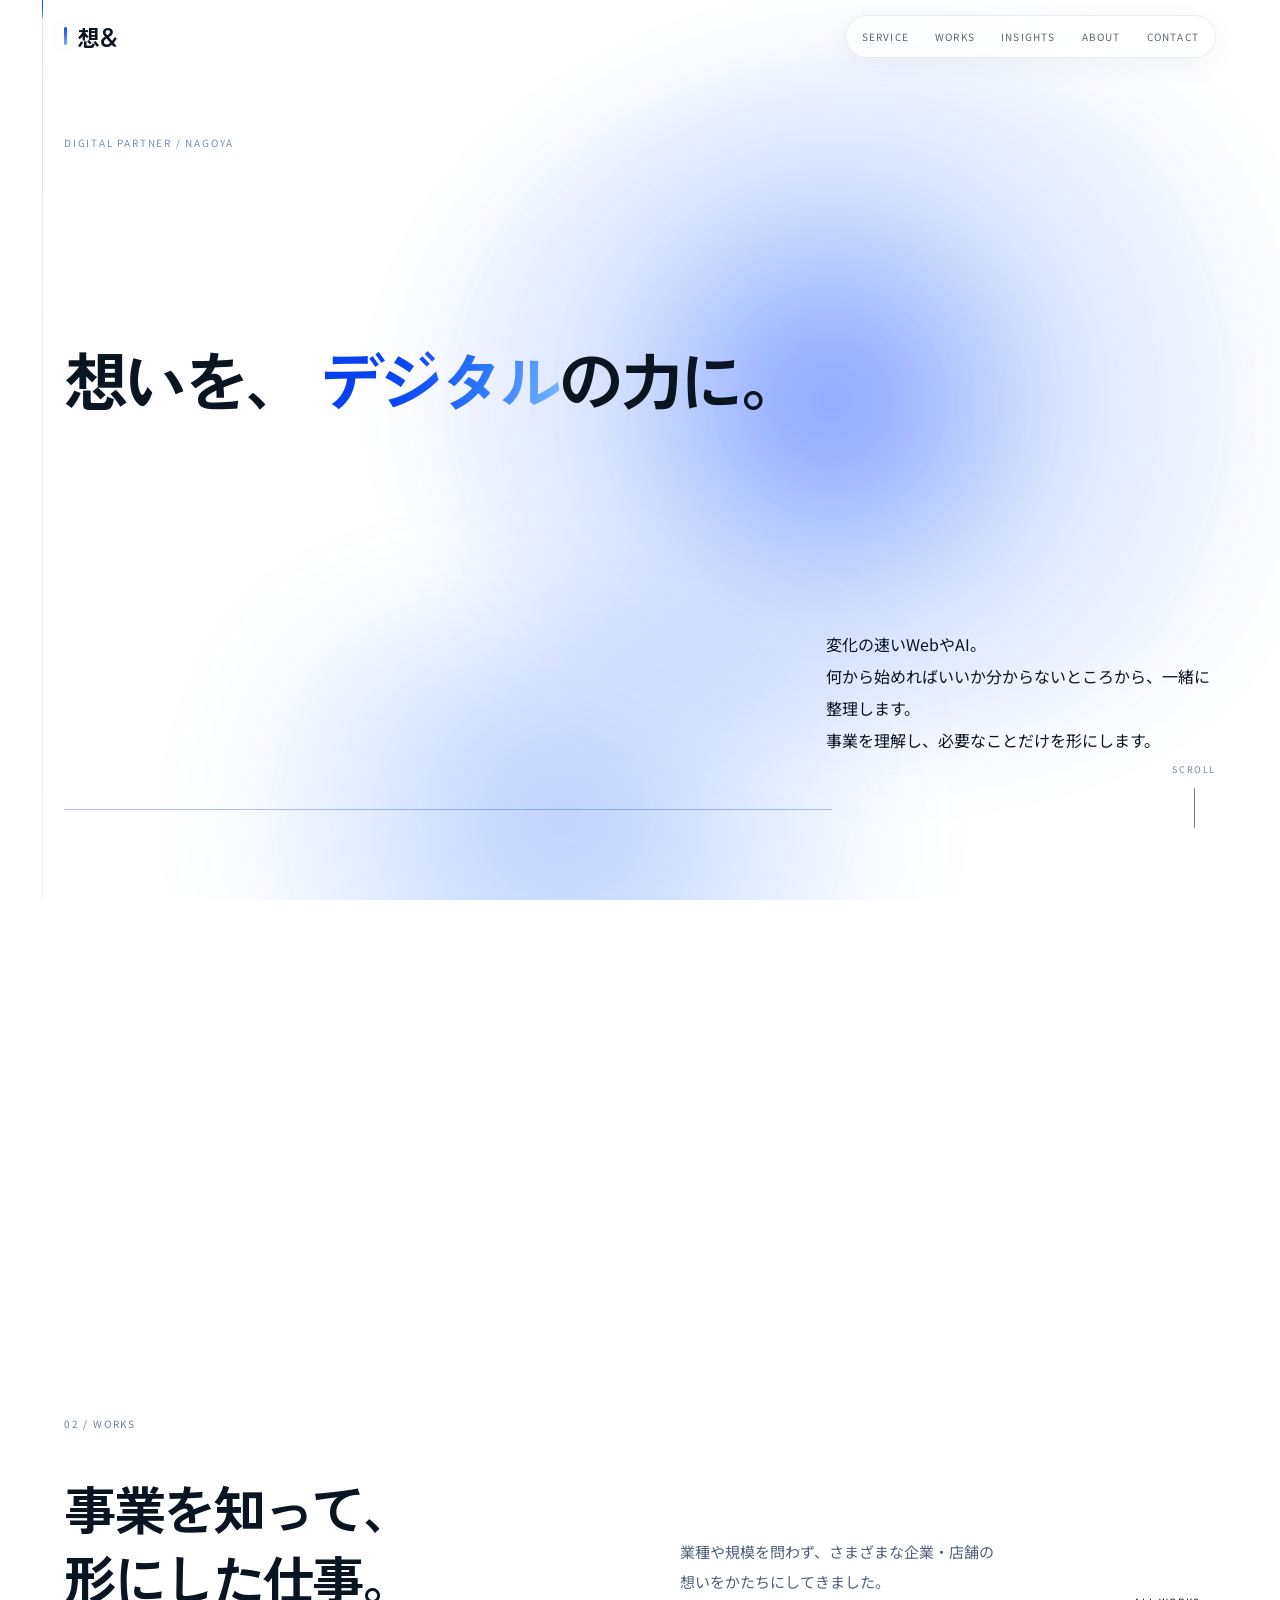
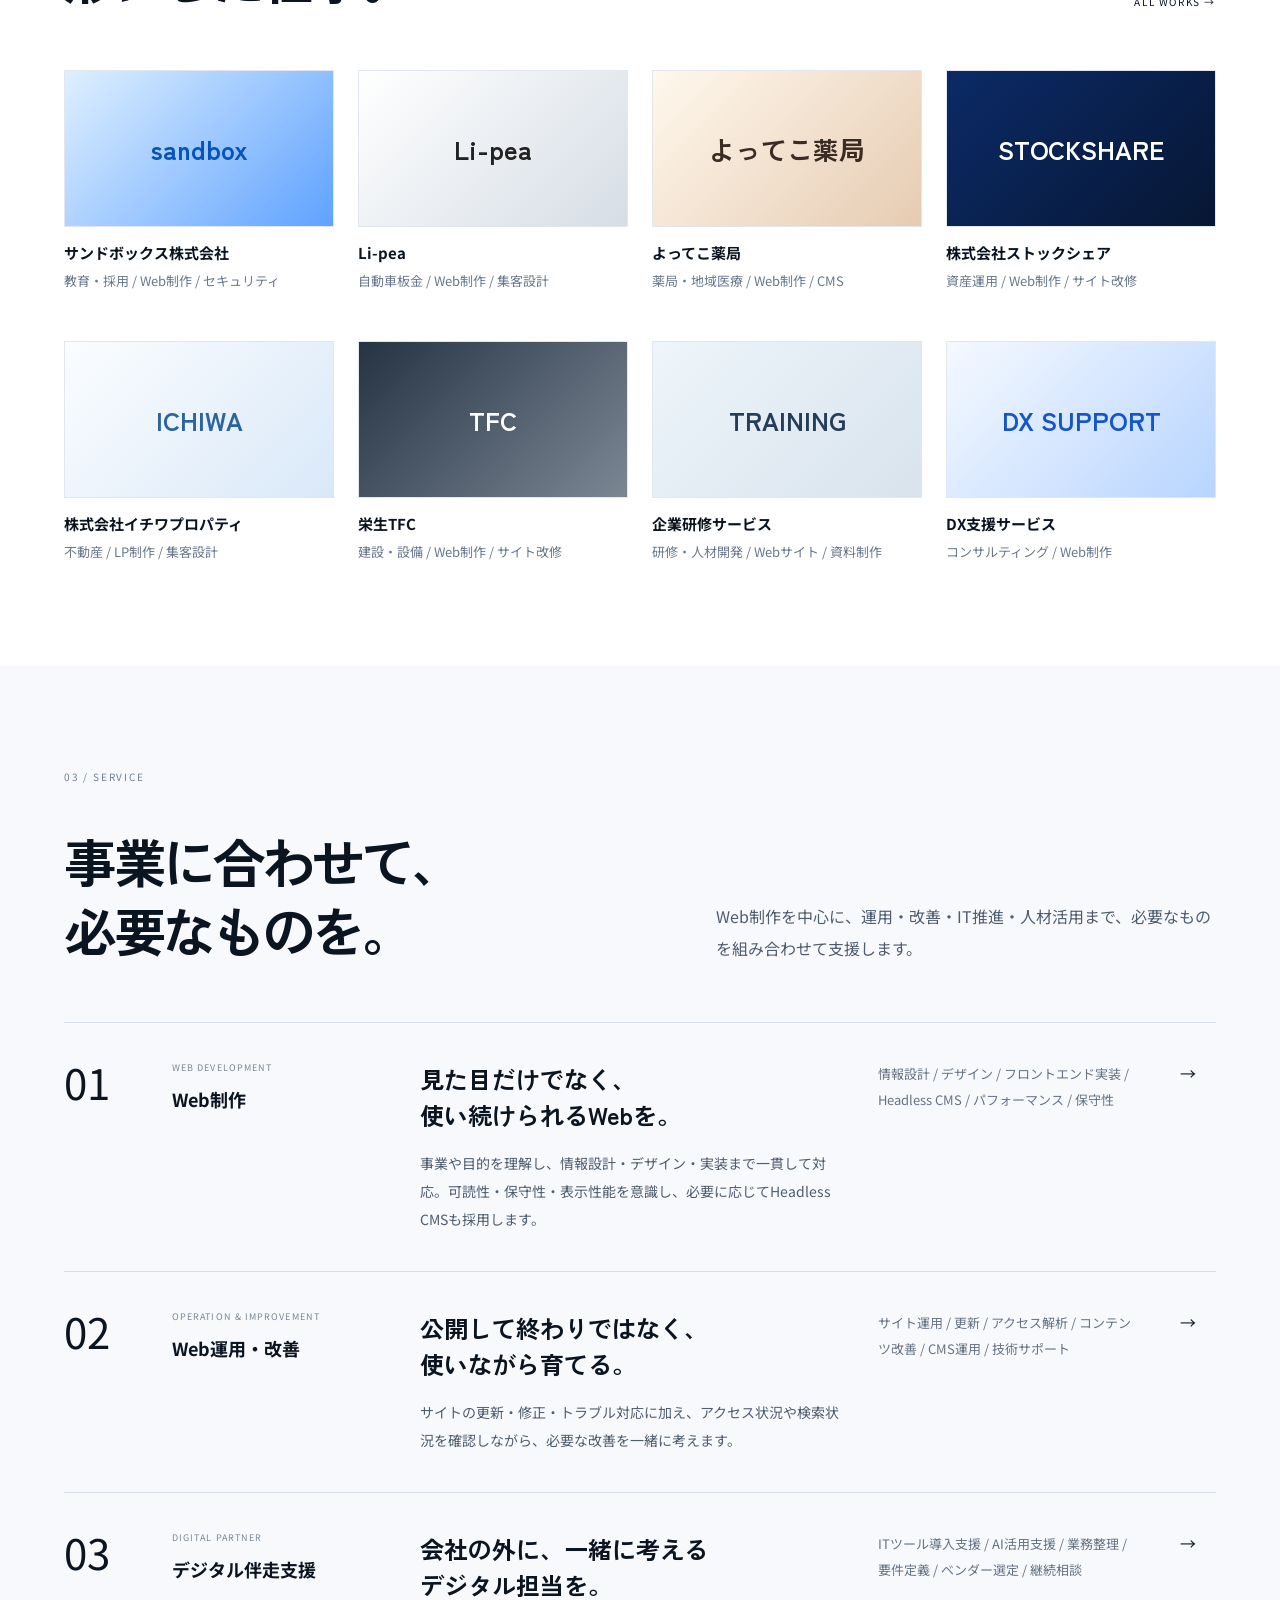
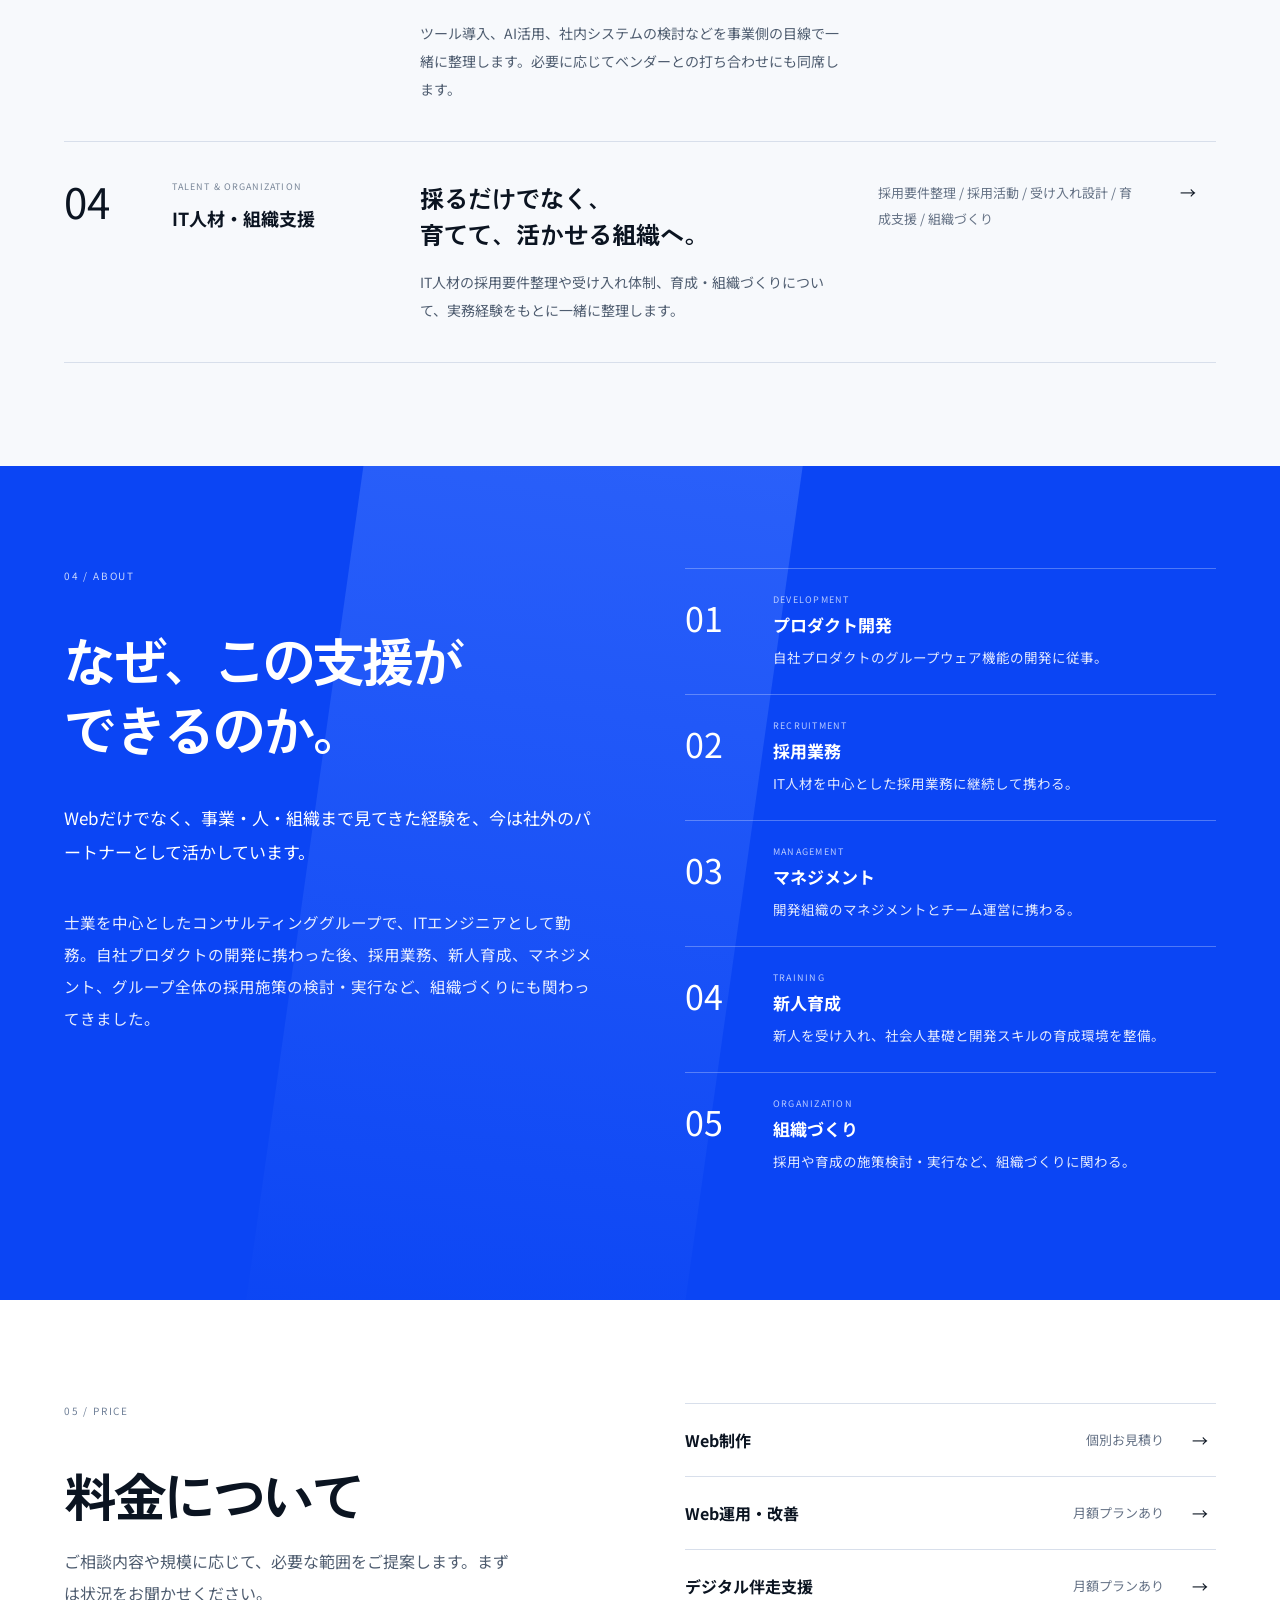
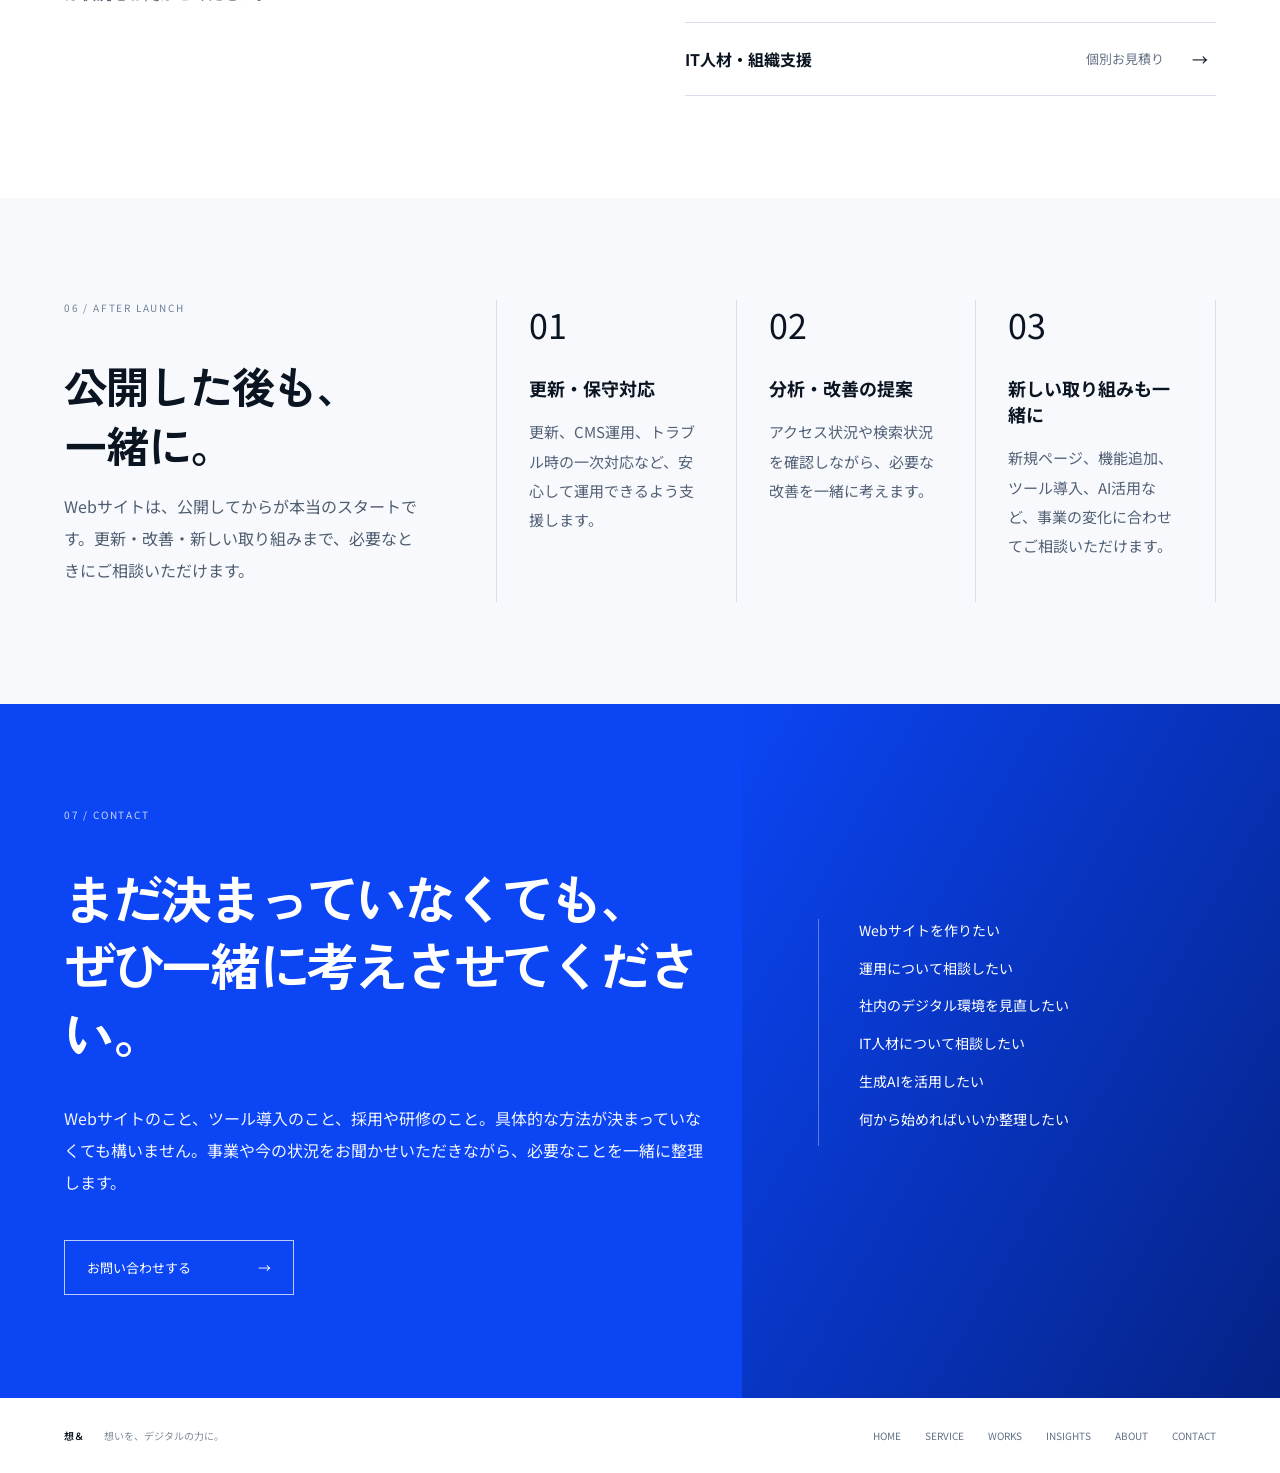
==== commit 17b48f48: "Update insights, header and mobile hero behavior" ====
--- a/index.html
+++ b/index.html
@@ -15,16 +15,14 @@
 <body>
   <header class="site-header" aria-label="サイトヘッダー">
     <a class="brand" href="#top" aria-label="想＆ トップへ">想＆</a>
-    <nav class="global-nav" aria-label="メインナビゲーション">
+    <nav class="global-nav" id="global-menu" aria-label="メインナビゲーション">
       <a href="#service">SERVICE</a>
-      <a href="#works">WORKS</a>
+      <a href="./works.html">WORKS</a>
       <a href="./insights.html">INSIGHTS</a>
       <a href="#about">ABOUT</a>
-      <a href="#contact">CONTACT</a>
+      <a href="./contact.html">CONTACT</a>
     </nav>
-    <button class="menu-button" type="button" aria-label="メニューを開く" aria-expanded="false">
-      <span></span><span></span>
-    </button>
+    <button class="menu-button" type="button" aria-label="メニューを開く" aria-expanded="false" aria-controls="global-menu"><span></span><span></span></button>
   </header>
 
   <div class="page-thread" aria-hidden="true">
@@ -63,7 +61,8 @@
             <div>
               <p class="eyebrow">01 / PHILOSOPHY</p>
               <h2 id="philosophy-title" class="display-title display-title--light">
-                私たちは、<br />Webサイトを作ることから<br />始めません。
+                <span class="philosophy-line">私たちは、Webサイトを</span>
+                <span class="philosophy-line">作ることから始めません。</span>
               </h2>
             </div>
             <div class="philosophy-copy">
--- a/styles.css
+++ b/styles.css
@@ -360,3 +360,169 @@
   *, *::before, *::after { animation-duration: .01ms !important; animation-iteration-count: 1 !important; transition-duration: .01ms !important; }
   .hero-mist { transform: none !important; }
 }
+
+
+/* ==========================================================
+   Shared navigation / header refinement
+   ========================================================== */
+.site-header{
+  height:72px;
+  gap:28px;
+  padding-inline:var(--page-x);
+}
+.brand{
+  position:relative;
+  z-index:82;
+  display:inline-flex;
+  align-items:center;
+  gap:10px;
+  line-height:1;
+}
+.brand::before{
+  content:"";
+  width:3px;
+  height:18px;
+  border-radius:99px;
+  background:linear-gradient(180deg,#0b45f4,#73aeff);
+  box-shadow:0 0 18px rgba(30,101,255,.18);
+}
+.global-nav{
+  display:flex;
+  align-items:center;
+  gap:2px;
+  padding:4px;
+  border:1px solid rgba(18,45,89,.09);
+  border-radius:999px;
+  background:rgba(255,255,255,.68);
+  box-shadow:0 8px 30px rgba(15,34,68,.05);
+  backdrop-filter:blur(18px) saturate(1.15);
+  -webkit-backdrop-filter:blur(18px) saturate(1.15);
+}
+.global-nav a{
+  padding:9px 12px;
+  border-radius:999px;
+  opacity:.66;
+  transition:opacity .18s ease,background .18s ease,color .18s ease;
+}
+.global-nav a:hover,.global-nav a[aria-current="page"]{
+  opacity:1;
+  background:rgba(11,69,244,.07);
+}
+body.hero-is-cobalt .global-nav{
+  border-color:rgba(255,255,255,.14);
+  background:rgba(5,25,101,.20);
+  box-shadow:none;
+}
+body.hero-is-cobalt .global-nav a:hover,
+body.hero-is-cobalt .global-nav a[aria-current="page"]{background:rgba(255,255,255,.10)}
+body.hero-is-cobalt .brand::before{background:linear-gradient(180deg,#fff,#86b9ff)}
+.menu-button{
+  position:relative;
+  z-index:83;
+  flex:0 0 40px;
+  width:40px;
+  height:40px;
+  margin-left:auto;
+  padding:0;
+  border:1px solid rgba(18,45,89,.10);
+  border-radius:50%;
+  background:rgba(255,255,255,.66);
+  backdrop-filter:blur(16px);
+  -webkit-backdrop-filter:blur(16px);
+}
+.menu-button span{
+  position:absolute;
+  left:11px;
+  width:17px;
+  height:1px;
+  margin:0;
+  background:currentColor;
+  transition:transform .32s cubic-bezier(.22,1,.36,1),top .32s cubic-bezier(.22,1,.36,1),opacity .2s ease;
+}
+.menu-button span:first-child{top:15px}
+.menu-button span:last-child{top:23px}
+.philosophy-line{display:block;white-space:nowrap}
+
+@media (max-width:980px){
+  body.menu-open{overflow:hidden}
+  .site-header{height:68px;padding-inline:20px}
+  .brand{font-size:21px}
+  .brand::before{height:16px}
+  .global-nav{
+    position:fixed;
+    inset:0;
+    z-index:80;
+    margin:0;
+    padding:112px 28px 54px;
+    display:flex;
+    flex-direction:column;
+    align-items:stretch;
+    justify-content:center;
+    gap:0;
+    overflow:hidden;
+    border:0;
+    border-radius:0;
+    background:linear-gradient(135deg,#0b45f4 0%,#093edc 48%,#072b9e 100%);
+    color:#fff;
+    box-shadow:none;
+    opacity:0;
+    visibility:hidden;
+    pointer-events:none;
+    transform:translateY(-10px);
+    transition:opacity .25s ease,visibility .25s ease,transform .45s cubic-bezier(.22,1,.36,1);
+  }
+  .global-nav::before,
+  .global-nav::after{
+    content:"";
+    position:absolute;
+    pointer-events:none;
+  }
+  .global-nav::before{
+    width:90vw;height:90vw;right:-38vw;top:-20vw;border-radius:50%;
+    background:radial-gradient(circle,rgba(118,179,255,.34),rgba(118,179,255,0) 68%);
+  }
+  .global-nav::after{
+    left:28px;right:28px;bottom:38px;height:1px;
+    background:linear-gradient(90deg,rgba(255,255,255,.6),rgba(255,255,255,.05));
+  }
+  .global-nav a{
+    position:relative;
+    z-index:1;
+    width:100%;
+    padding:17px 0;
+    border-bottom:1px solid rgba(255,255,255,.14);
+    border-radius:0;
+    color:#fff;
+    font-family:"Zen Kaku Gothic Antique",sans-serif;
+    font-size:clamp(24px,7.5vw,34px);
+    line-height:1.12;
+    letter-spacing:-.035em;
+    opacity:.72;
+    transform:translateY(10px);
+    transition:opacity .2s ease,transform .42s cubic-bezier(.22,1,.36,1),background .18s ease;
+  }
+  .global-nav a:hover,.global-nav a[aria-current="page"]{background:transparent;opacity:1}
+  .global-nav a:nth-child(2){transition-delay:.025s}
+  .global-nav a:nth-child(3){transition-delay:.05s}
+  .global-nav a:nth-child(4){transition-delay:.075s}
+  .global-nav a:nth-child(5){transition-delay:.10s}
+  body.menu-open .global-nav{opacity:1;visibility:visible;pointer-events:auto;transform:none}
+  body.menu-open .global-nav a{transform:none}
+  .menu-button{display:block;margin-left:auto}
+  body.menu-open .menu-button{
+    border-color:rgba(255,255,255,.18);
+    background:rgba(3,27,117,.20);
+    color:#fff;
+  }
+  body.menu-open .menu-button span:first-child{top:19px;transform:rotate(45deg)}
+  body.menu-open .menu-button span:last-child{top:19px;transform:rotate(-45deg)}
+  body.menu-open .brand{color:#fff}
+  body.menu-open .brand::before{background:linear-gradient(180deg,#fff,#8fc0ff)}
+  .philosophy-line{white-space:normal}
+  .hero-stage{height:150svh}
+}
+
+@media (max-width:980px){
+  .hero{height:100svh;min-height:100svh}
+  body.menu-open .site-header .menu-button span{background:#fff}
+}
